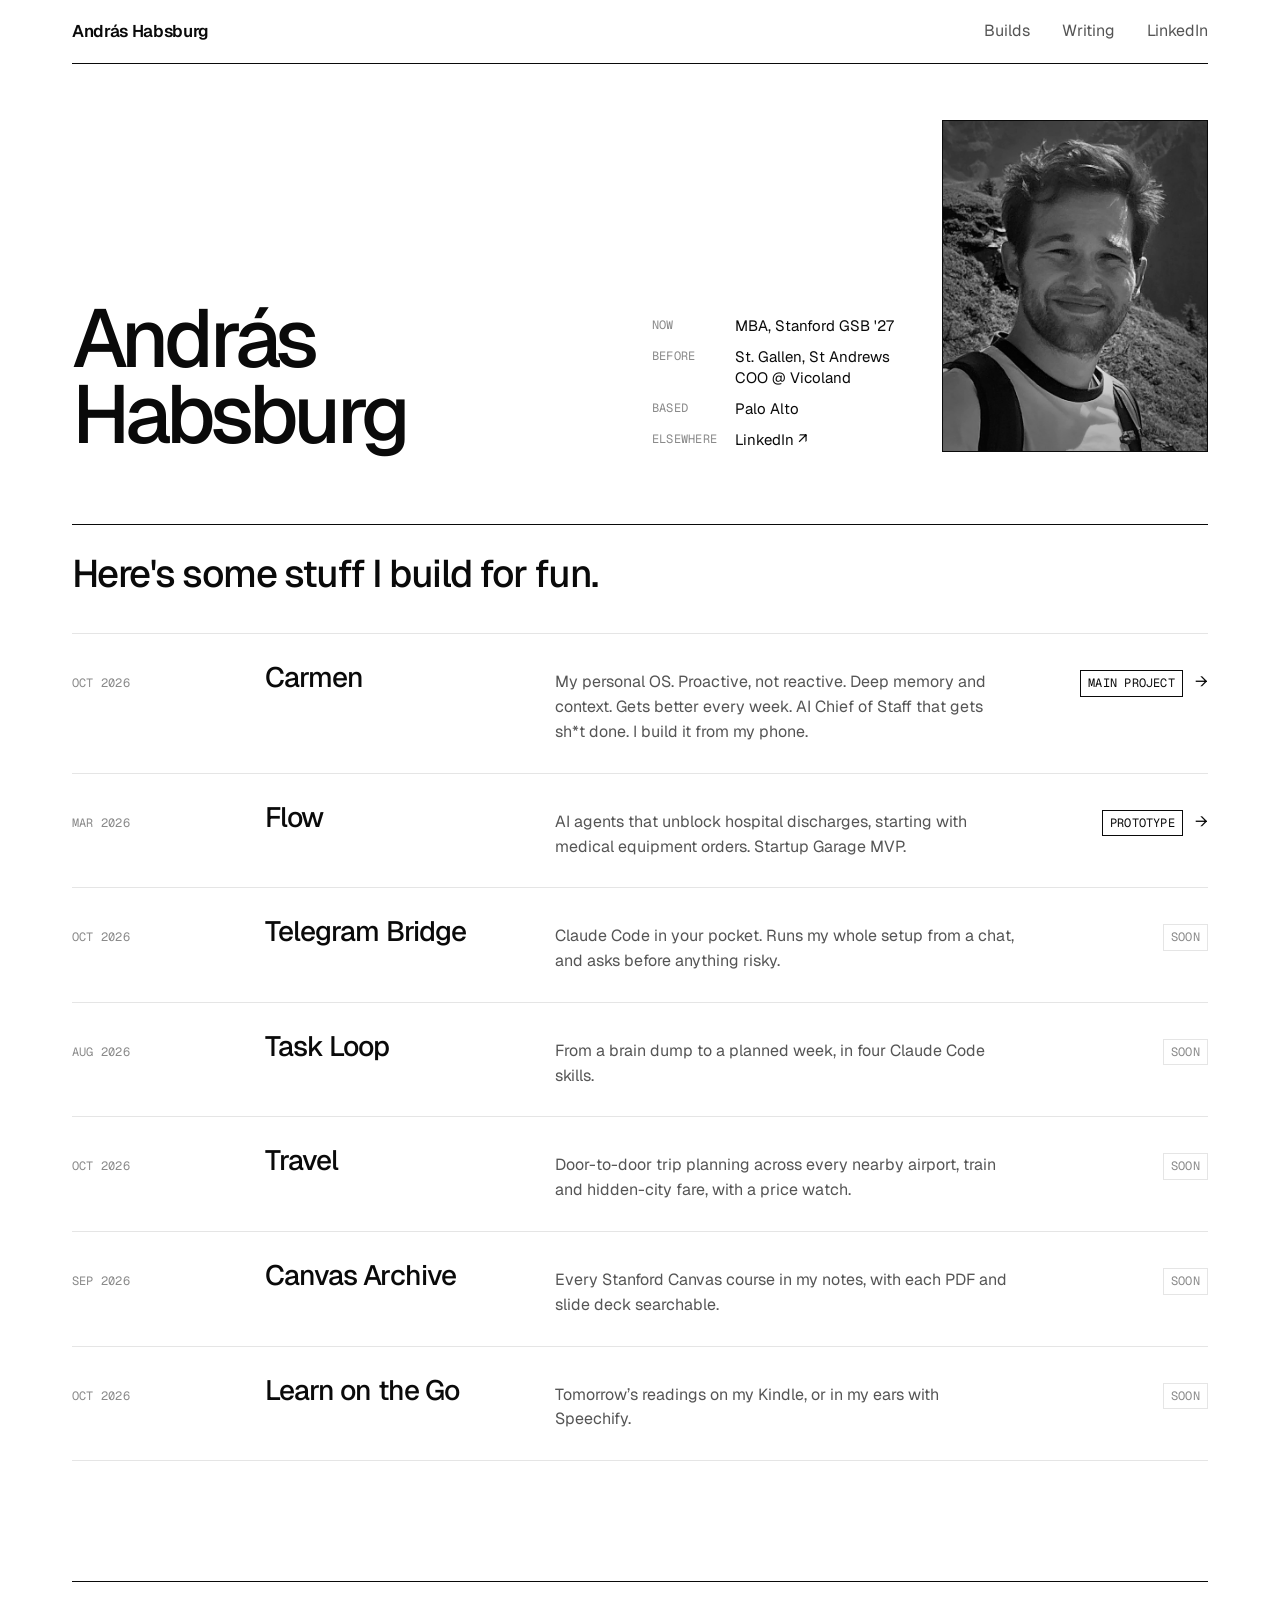
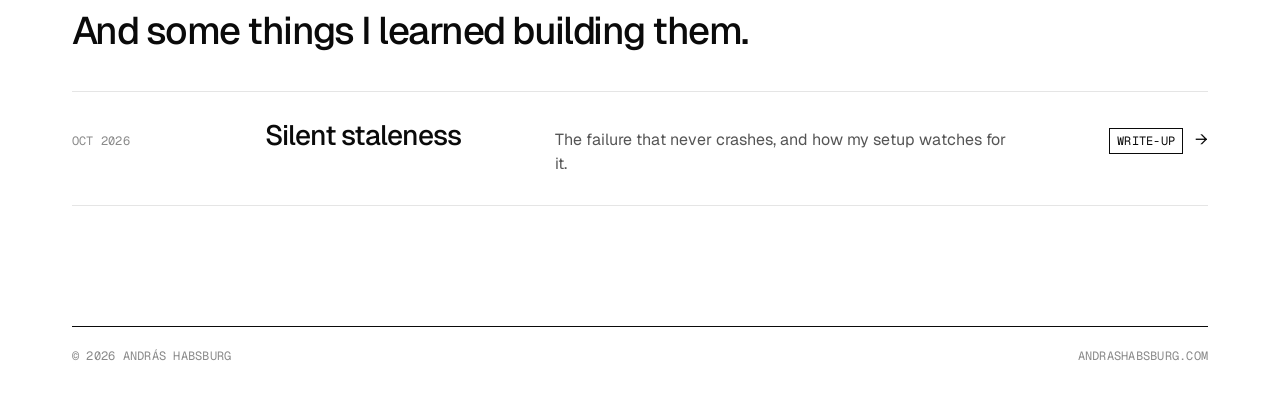
==== index.html @ dc2e381a "Add Flow case study and Silent staleness essay" ====
<!doctype html>
<html lang="en">
<head>
<meta charset="utf-8">
<meta name="viewport" content="width=device-width, initial-scale=1">
<title>András Habsburg</title>
<meta name="description" content="Some stuff András Habsburg builds for fun.">
<link rel="preconnect" href="https://fonts.googleapis.com">
<link rel="preconnect" href="https://fonts.gstatic.com" crossorigin>
<link href="https://fonts.googleapis.com/css2?family=Geist:wght@400;500;600&family=Geist+Mono:wght@400;500&display=swap" rel="stylesheet">
<style>
  :root { --bk: #0a0a0a; --wh: #fff; --g1: #f4f4f4; --g2: #e5e5e5; --g3: #8a8a8a; --g4: #555; --sans: "Geist", "Helvetica Neue", Arial, sans-serif; --mono: "Geist Mono", ui-monospace, monospace; }
  * { box-sizing: border-box; margin: 0; padding: 0; }
  body { background: var(--wh); color: var(--bk); font: 400 16px/1.55 var(--sans); -webkit-font-smoothing: antialiased; }
  a { color: inherit; text-decoration: none; }
  .wrap { max-width: 1200px; margin: 0 auto; padding: 0 32px; }
  .mono { font-family: var(--mono); font-size: 12px; letter-spacing: .02em; text-transform: uppercase; }
  .grid { display: grid; grid-template-columns: repeat(12, 1fr); gap: 24px; }

  nav { display: flex; justify-content: space-between; align-items: center; height: 64px; border-bottom: 1px solid var(--bk); }
  .logo { font-weight: 600; font-size: 17px; letter-spacing: -.02em; }
  nav ul { display: flex; gap: 32px; list-style: none; }
  nav ul a { color: var(--g4); } nav ul a:hover { color: var(--bk); }

  .hero { padding: 56px 0 72px; }
  .top { align-items: end; }
  h1 { grid-column: 1 / 7; font: 500 clamp(48px, 6.4vw, 92px)/.92 var(--sans); letter-spacing: -.055em; }
  .bio { grid-column: 7 / 10; display: grid; grid-template-columns: auto 1fr; gap: 10px 18px; font-size: 15px; line-height: 1.4; padding-bottom: 2px; }
  .bio dt { color: var(--g3); padding-top: 2px; }
  .top figure { grid-column: 10 / 13; border: 1px solid var(--bk); }
  .top img { display: block; width: 100%; height: auto; }

  section { border-top: 1px solid var(--bk); padding: 28px 0 120px; }
  .sub { font: 500 clamp(28px, 3vw, 40px)/1.05 var(--sans); letter-spacing: -.04em; margin-bottom: 40px; text-wrap: balance; }

  .builds a { display: grid; grid-template-columns: repeat(12, 1fr); gap: 24px; padding: 28px 0; border-top: 1px solid var(--g2); align-items: baseline; transition: background .15s; }
  .builds a:last-child { border-bottom: 1px solid var(--g2); }
  .builds a[href]:hover { background: var(--g1); }
  .builds time { grid-column: 1 / 3; color: var(--g3); }
  .builds h3 { grid-column: 3 / 6; font: 500 28px/1.1 var(--sans); letter-spacing: -.035em; white-space: nowrap; }
  .builds p { grid-column: 6 / 11; color: var(--g4); max-width: 46ch; }
  .builds .go { grid-column: 11 / 13; display: flex; justify-content: flex-end; gap: 12px; align-items: baseline; }
  .tag { border: 1px solid var(--bk); padding: 3px 7px; }
  .tag.dim { border-color: var(--g2); color: var(--g3); }
  .builds a:not([href]) { cursor: default; }

  footer { border-top: 1px solid var(--bk); padding: 20px 0 40px; display: flex; justify-content: space-between; color: var(--g3); }

  @media (max-width: 860px) {
    .wrap { padding: 0 20px; }
    nav ul li:not(:last-child) { display: none; }
    .hero { padding: 40px 0 56px; }
    .top { grid-template-columns: 1fr 1fr; gap: 28px 20px; }
    h1 { grid-column: 1 / -1; }
    .top figure { grid-column: 1 / 2; grid-row: 2; }
    .bio { grid-column: 2 / 3; grid-row: 2; grid-template-columns: 1fr; gap: 2px; font-size: 14px; }
    .bio dd { margin-bottom: 10px; }
    .builds a { grid-template-columns: 1fr auto; gap: 6px 16px; }
    .builds time, .builds p { grid-column: 1 / -1; }
    .builds h3 { grid-column: 1 / 2; font-size: 26px; }
    .builds .go { grid-column: 2 / 3; grid-row: 2; }
    section { padding-bottom: 80px; }
    footer { flex-direction: column; gap: 8px; }
  }
</style>
</head>
<body>
<div class="wrap">
  <nav>
    <a class="logo" href="./">András Habsburg</a>
    <ul>
      <li><a href="#builds">Builds</a></li>
      <li><a href="#writing">Writing</a></li>
      <li><a href="https://www.linkedin.com/in/andras-habsburg/">LinkedIn</a></li>
    </ul>
  </nav>

  <header class="hero">
    <div class="top grid">
      <h1>András<br>Habsburg</h1>
      <dl class="bio">
        <dt class="mono">Now</dt><dd>MBA, Stanford GSB '27</dd>
        <dt class="mono">Before</dt><dd>St. Gallen, St Andrews<br>COO @ Vicoland</dd>
        <dt class="mono">Based</dt><dd>Palo Alto</dd>
        <dt class="mono">Elsewhere</dt><dd><a href="https://www.linkedin.com/in/andras-habsburg/">LinkedIn &nearr;</a></dd>
      </dl>
      <figure><img src="portrait-bw.jpg" width="600" height="750" alt="András Habsburg on a mountain trail"></figure>
    </div>
  </header>

  <section id="builds">
    <h2 class="sub">Here's some stuff I build for fun.</h2>
    <div class="builds">
      <a href="carmen/">
        <time class="mono">Oct 2026</time>
        <h3>Carmen</h3>
        <p>My personal OS. Proactive, not reactive. Deep memory and context. Gets better every week. AI Chief of Staff that gets sh*t done. I build it from my phone.</p>
        <span class="go"><span class="mono tag">Main project</span><span>&rarr;</span></span>
      </a>
      <a href="flow/">
        <time class="mono">Mar 2026</time>
        <h3>Flow</h3>
        <p>AI agents that unblock hospital discharges, starting with medical equipment orders. Startup Garage MVP.</p>
        <span class="go"><span class="mono tag">Prototype</span><span>&rarr;</span></span>
      </a>
      <a>
        <time class="mono">Oct 2026</time>
        <h3>Telegram Bridge</h3>
        <p>Claude Code in your pocket. Runs my whole setup from a chat, and asks before anything risky.</p>
        <span class="go"><span class="mono tag dim">Soon</span></span>
      </a>
      <a>
        <time class="mono">Aug 2026</time>
        <h3>Task Loop</h3>
        <p>From a brain dump to a planned week, in four Claude Code skills.</p>
        <span class="go"><span class="mono tag dim">Soon</span></span>
      </a>
      <a>
        <time class="mono">Oct 2026</time>
        <h3>Travel</h3>
        <p>Door-to-door trip planning across every nearby airport, train and hidden-city fare, with a price watch.</p>
        <span class="go"><span class="mono tag dim">Soon</span></span>
      </a>
      <a>
        <time class="mono">Sep 2026</time>
        <h3>Canvas Archive</h3>
        <p>Every Stanford Canvas course in my notes, with each PDF and slide deck searchable.</p>
        <span class="go"><span class="mono tag dim">Soon</span></span>
      </a>
      <a>
        <time class="mono">Oct 2026</time>
        <h3>Learn on the Go</h3>
        <p>Tomorrow’s readings on my Kindle, or in my ears with Speechify.</p>
        <span class="go"><span class="mono tag dim">Soon</span></span>
      </a>
    </div>
  </section>

  <section id="writing">
    <h2 class="sub">And some things I learned building them.</h2>
    <div class="builds">
      <a href="writing/silent-staleness/">
        <time class="mono">Oct 2026</time>
        <h3>Silent staleness</h3>
        <p>The failure that never crashes, and how my setup watches for it.</p>
        <span class="go"><span class="mono tag">Write-up</span><span>&rarr;</span></span>
      </a>
    </div>
  </section>

  <footer class="mono">
    <span>&copy; 2026 András Habsburg</span>
    <span>andrashabsburg.com</span>
  </footer>
</div>
</body>
</html>
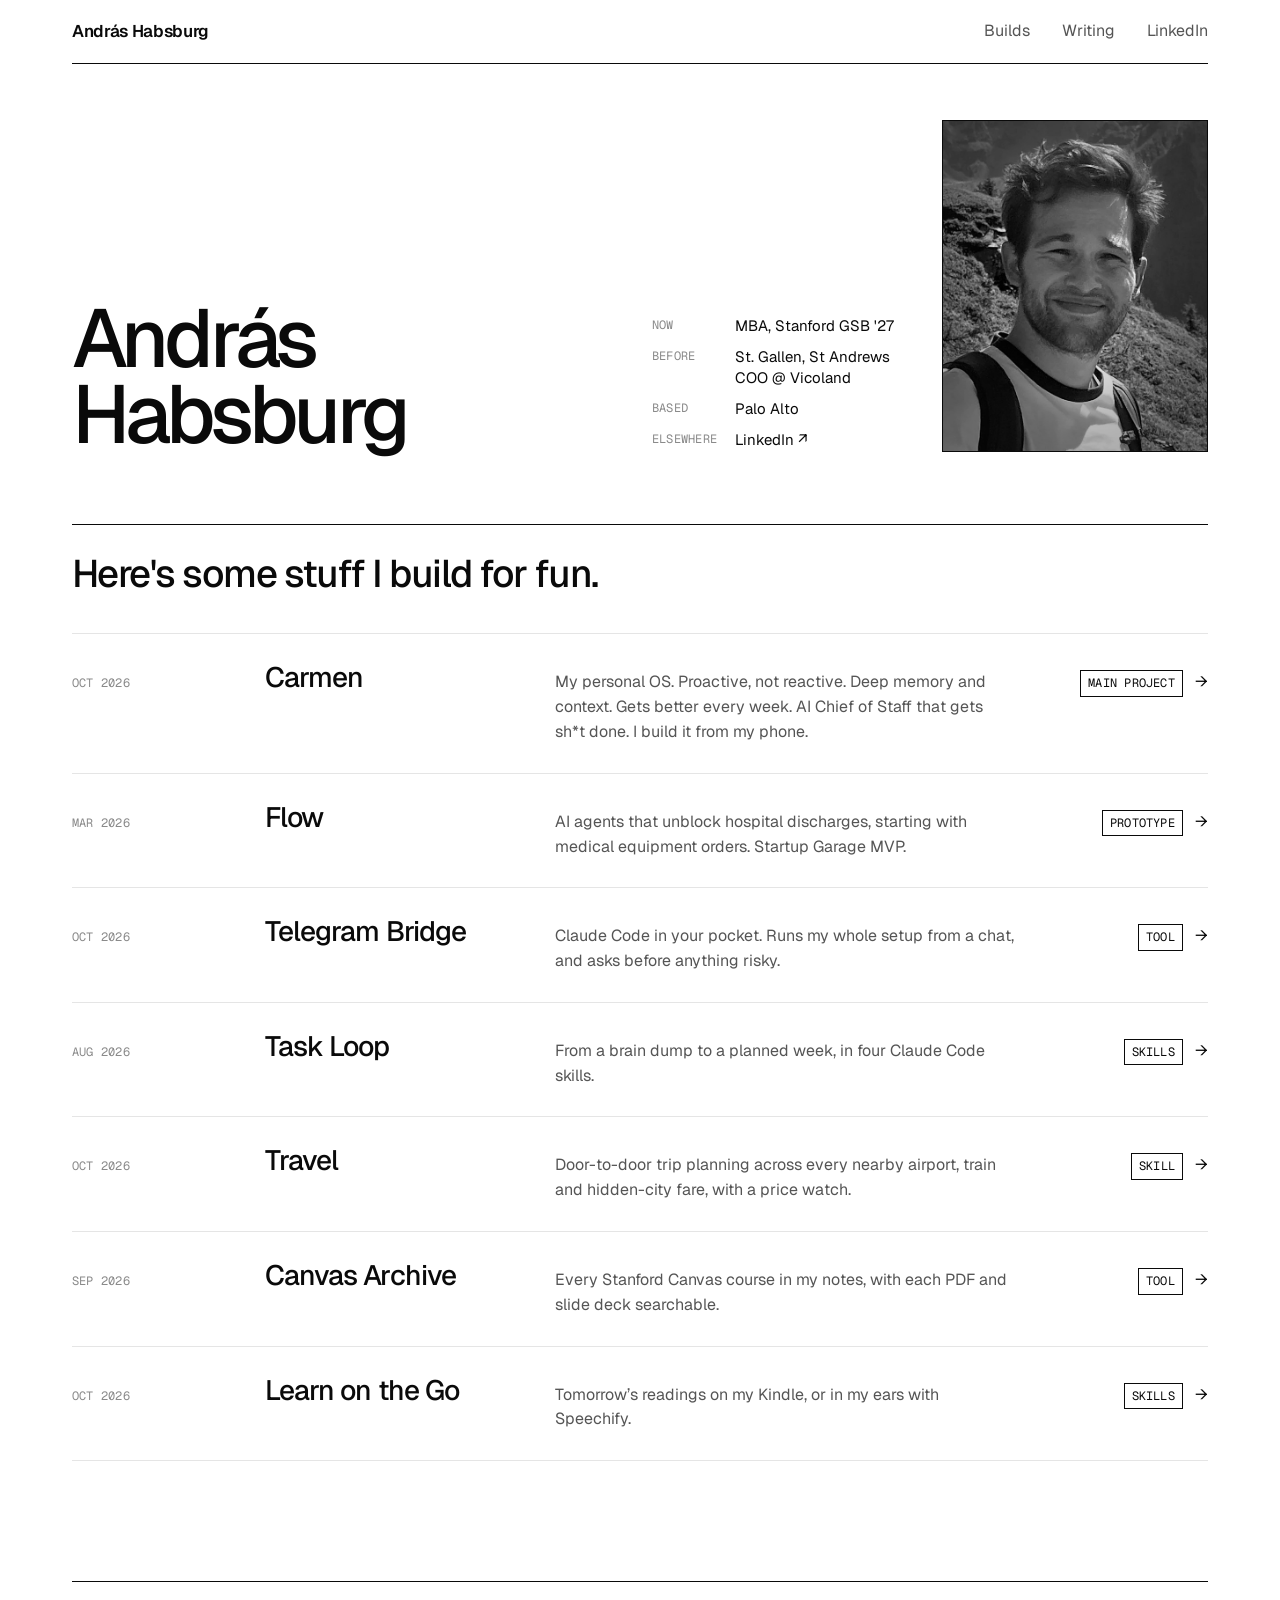
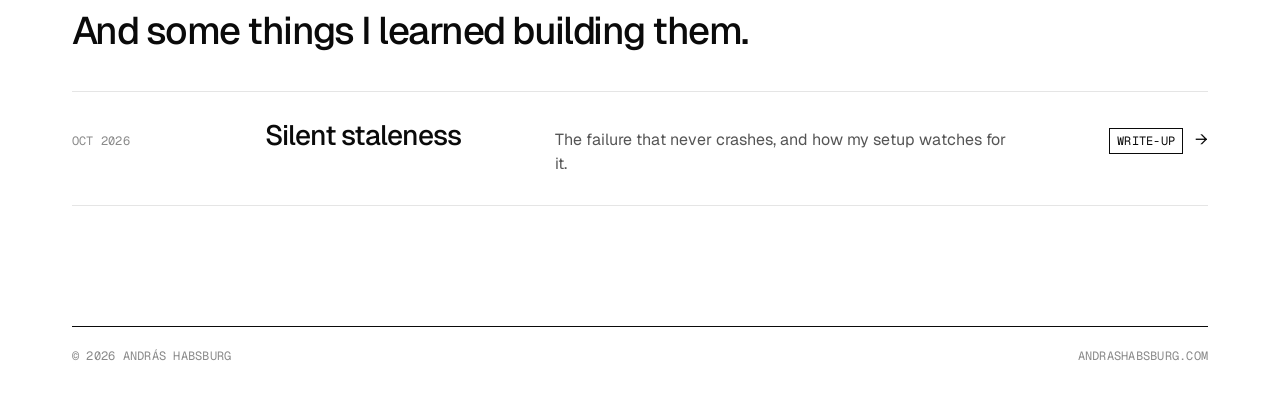
==== commit 68f6dc81: "Publish five builds: Telegram Bridge, Task Loop, Travel, Canvas Archive, Learn on the Go" ====
--- a/index.html
+++ b/index.html
@@ -103,35 +103,35 @@
         <p>AI agents that unblock hospital discharges, starting with medical equipment orders. Startup Garage MVP.</p>
         <span class="go"><span class="mono tag">Prototype</span><span>&rarr;</span></span>
       </a>
-      <a>
+      <a href="telegram-bridge/">
         <time class="mono">Oct 2026</time>
         <h3>Telegram Bridge</h3>
         <p>Claude Code in your pocket. Runs my whole setup from a chat, and asks before anything risky.</p>
-        <span class="go"><span class="mono tag dim">Soon</span></span>
+        <span class="go"><span class="mono tag">Tool</span><span>&rarr;</span></span>
       </a>
-      <a>
+      <a href="task-loop/">
         <time class="mono">Aug 2026</time>
         <h3>Task Loop</h3>
         <p>From a brain dump to a planned week, in four Claude Code skills.</p>
-        <span class="go"><span class="mono tag dim">Soon</span></span>
+        <span class="go"><span class="mono tag">Skills</span><span>&rarr;</span></span>
       </a>
-      <a>
+      <a href="travel/">
         <time class="mono">Oct 2026</time>
         <h3>Travel</h3>
         <p>Door-to-door trip planning across every nearby airport, train and hidden-city fare, with a price watch.</p>
-        <span class="go"><span class="mono tag dim">Soon</span></span>
+        <span class="go"><span class="mono tag">Skill</span><span>&rarr;</span></span>
       </a>
-      <a>
+      <a href="canvas-archive/">
         <time class="mono">Sep 2026</time>
         <h3>Canvas Archive</h3>
         <p>Every Stanford Canvas course in my notes, with each PDF and slide deck searchable.</p>
-        <span class="go"><span class="mono tag dim">Soon</span></span>
+        <span class="go"><span class="mono tag">Tool</span><span>&rarr;</span></span>
       </a>
-      <a>
+      <a href="learn-on-the-go/">
         <time class="mono">Oct 2026</time>
         <h3>Learn on the Go</h3>
         <p>Tomorrow’s readings on my Kindle, or in my ears with Speechify.</p>
-        <span class="go"><span class="mono tag dim">Soon</span></span>
+        <span class="go"><span class="mono tag">Skills</span><span>&rarr;</span></span>
       </a>
     </div>
   </section>
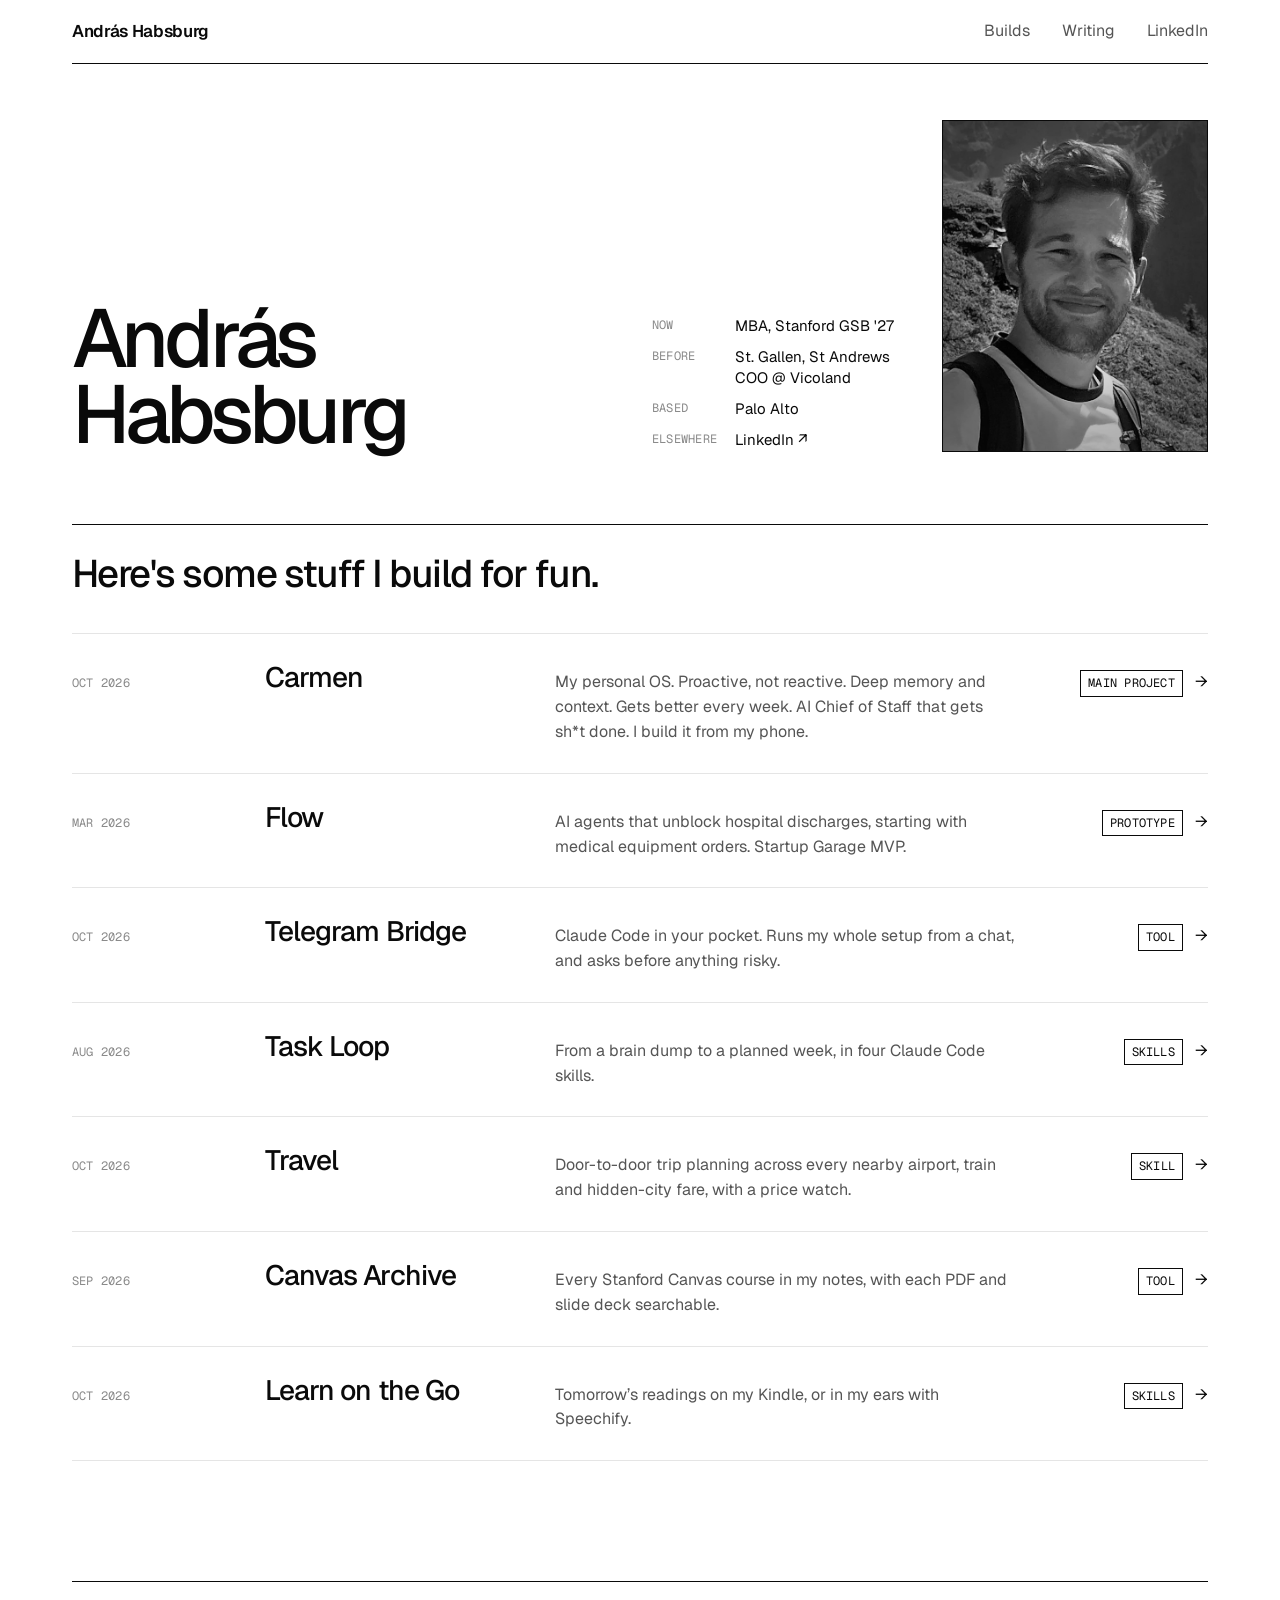
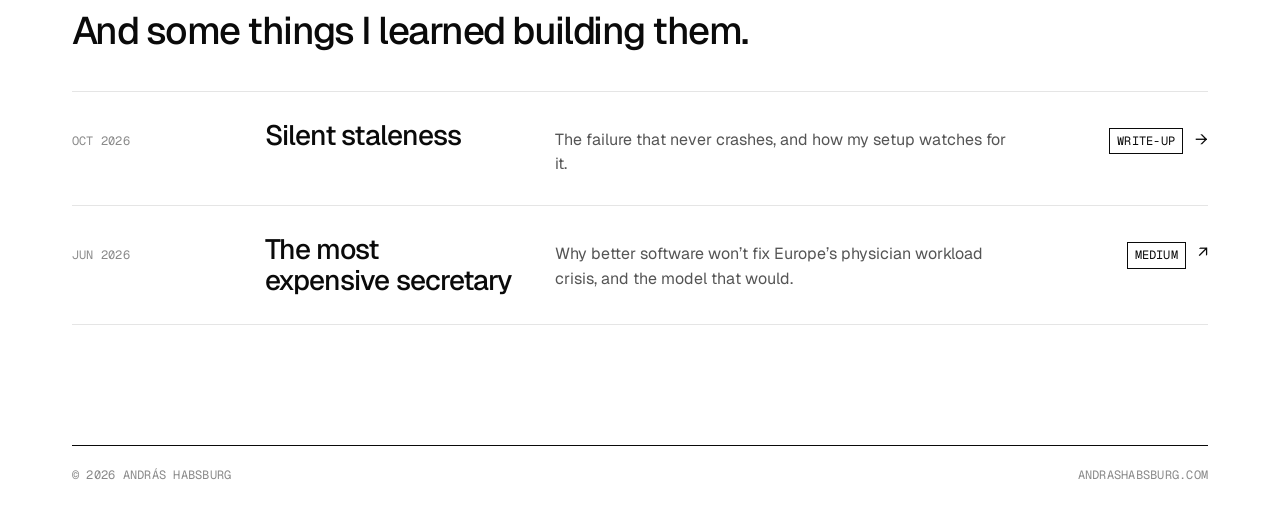
==== commit cdbf7c75: "Add Medium article to Writing and Flow; link Medium profile in structured data" ====
--- a/index.html
+++ b/index.html
@@ -4,7 +4,15 @@
 <meta charset="utf-8">
 <meta name="viewport" content="width=device-width, initial-scale=1">
 <title>András Habsburg</title>
-<meta name="description" content="Some stuff András Habsburg builds for fun.">
+<meta name="description" content="András Habsburg (Andras Habsburg): Stanford GSB MBA ’27 and former COO of Vicoland. Stuff I build with AI: Carmen, Flow, Telegram Bridge, Travel and more.">
+<link rel="canonical" href="https://andrashabsburg.com/">
+<meta property="og:type" content="profile">
+<meta property="og:title" content="András Habsburg">
+<meta property="og:description" content="Here's some stuff I build for fun.">
+<meta property="og:url" content="https://andrashabsburg.com/">
+<meta property="og:image" content="https://andrashabsburg.com/portrait-bw.jpg">
+<meta name="twitter:card" content="summary">
+<script type="application/ld+json">{"@context": "https://schema.org", "@type": "Person", "name": "András Habsburg", "alternateName": ["Andras Habsburg"], "url": "https://andrashabsburg.com/", "image": "https://andrashabsburg.com/portrait-bw.jpg", "description": "MBA candidate at Stanford GSB (Class of 2027) and former COO of Vicoland. Builds AI tools and writes about what he learns.", "alumniOf": [{"@type": "CollegeOrUniversity", "name": "University of St. Gallen"}, {"@type": "CollegeOrUniversity", "name": "University of St Andrews"}], "affiliation": {"@type": "CollegeOrUniversity", "name": "Stanford Graduate School of Business"}, "sameAs": ["https://www.linkedin.com/in/andras-habsburg/", "https://github.com/andrasvhl", "https://medium.com/@andrasvhl"]}</script>
 <link rel="preconnect" href="https://fonts.googleapis.com">
 <link rel="preconnect" href="https://fonts.gstatic.com" crossorigin>
 <link href="https://fonts.googleapis.com/css2?family=Geist:wght@400;500;600&family=Geist+Mono:wght@400;500&display=swap" rel="stylesheet">
@@ -43,6 +51,7 @@
   .tag { border: 1px solid var(--bk); padding: 3px 7px; }
   .tag.dim { border-color: var(--g2); color: var(--g3); }
   .builds a:not([href]) { cursor: default; }
+  #writing .builds h3 { white-space: normal; text-wrap: balance; }
 
   footer { border-top: 1px solid var(--bk); padding: 20px 0 40px; display: flex; justify-content: space-between; color: var(--g3); }
 
@@ -145,6 +154,12 @@
         <p>The failure that never crashes, and how my setup watches for it.</p>
         <span class="go"><span class="mono tag">Write-up</span><span>&rarr;</span></span>
       </a>
+      <a href="https://medium.com/@andrasvhl/the-most-expensive-secretary-in-the-hospital-e0c2fedc03d4">
+        <time class="mono">Jun 2026</time>
+        <h3>The most expensive secretary</h3>
+        <p>Why better software won’t fix Europe’s physician workload crisis, and the model that would.</p>
+        <span class="go"><span class="mono tag">Medium</span><span>&nearr;</span></span>
+      </a>
     </div>
   </section>
 
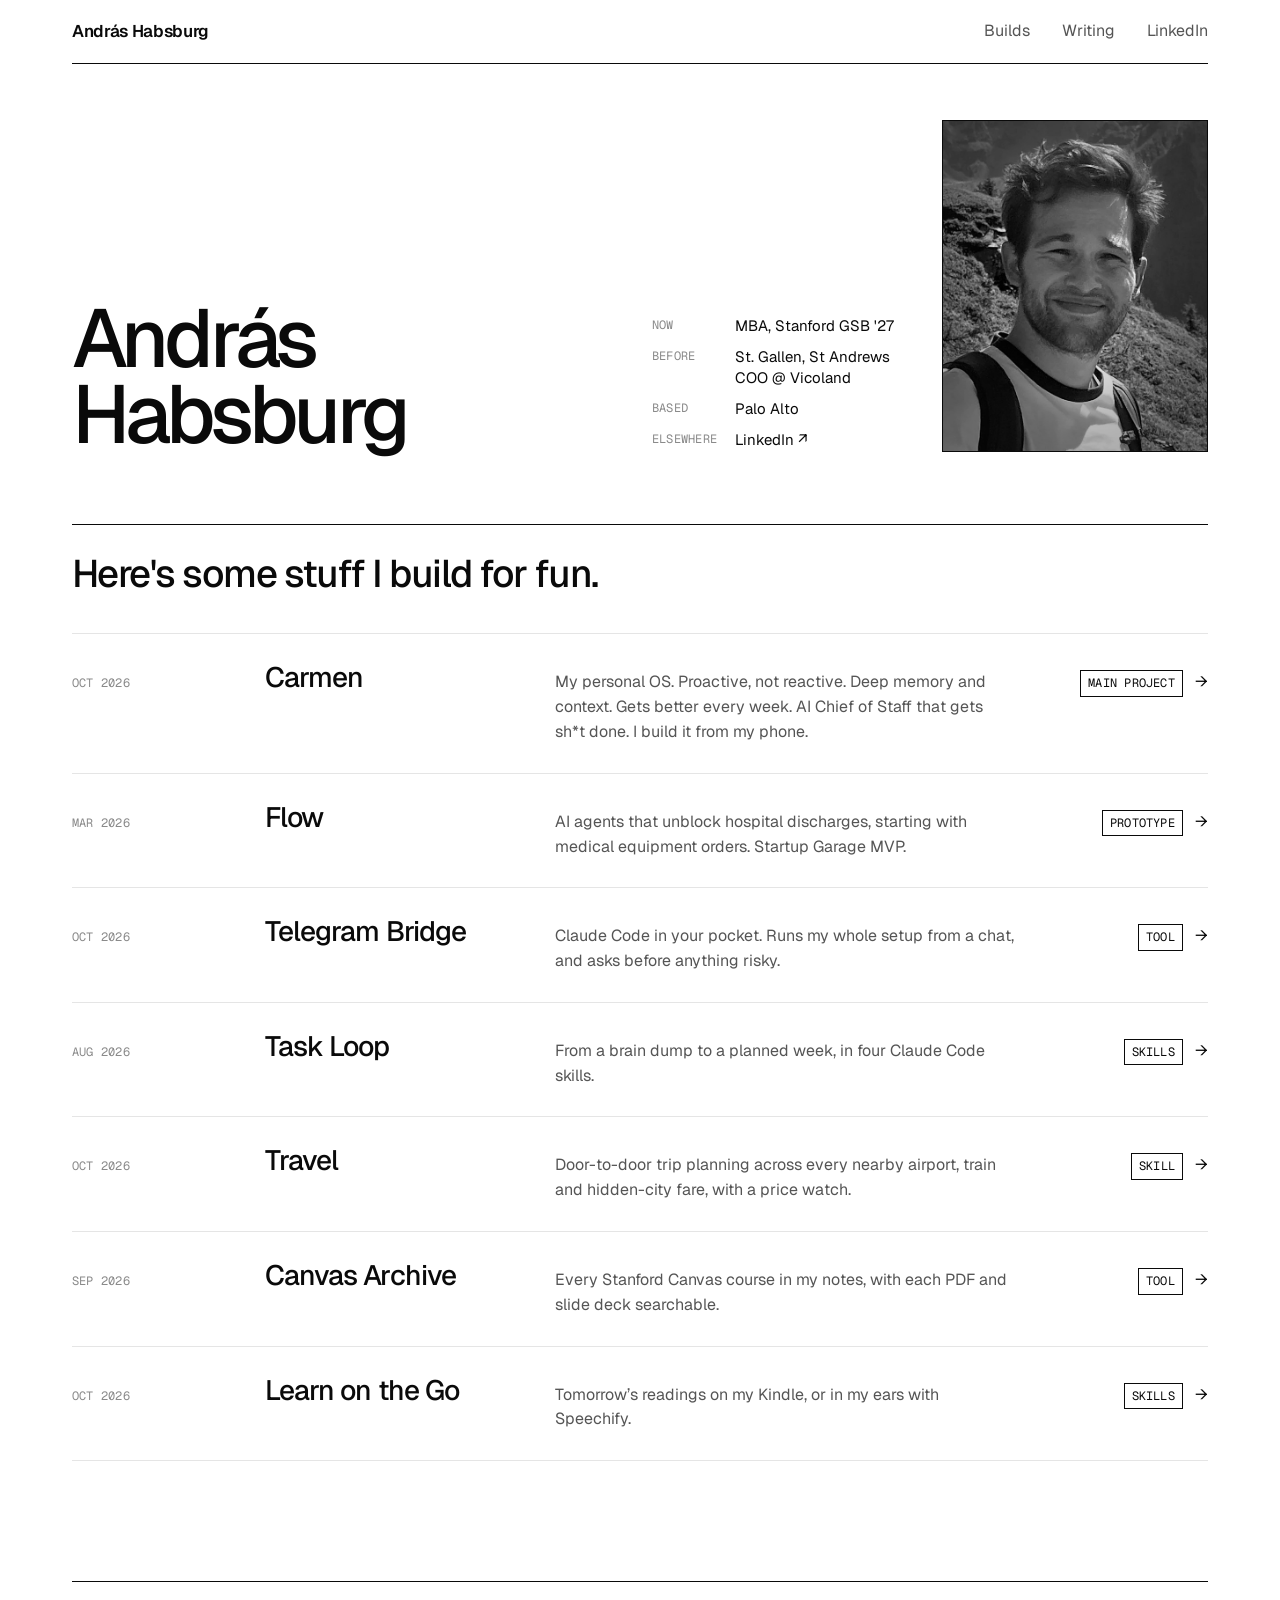
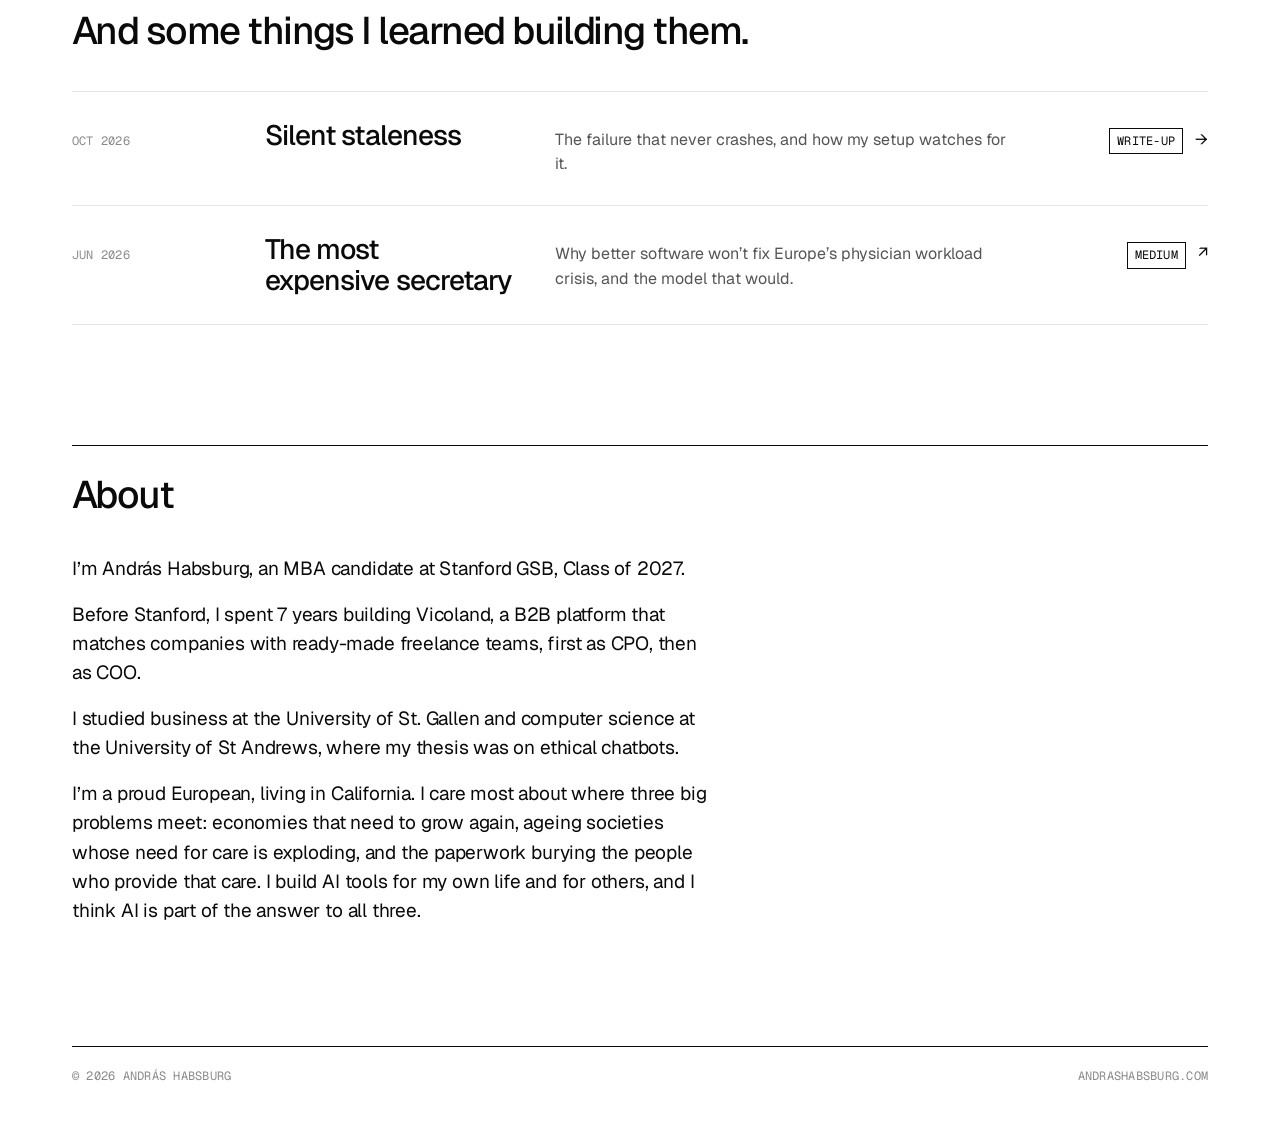
==== commit 2da8e9a6: "Add About bio and RSS feed" ====
--- a/index.html
+++ b/index.html
@@ -53,6 +53,8 @@
   .builds a:not([href]) { cursor: default; }
   #writing .builds h3 { white-space: normal; text-wrap: balance; }
 
+  .about-text { max-width: 640px; font-size: 19px; line-height: 1.55; letter-spacing: -.01em; }
+  .about-text p + p { margin-top: 16px; }
   footer { border-top: 1px solid var(--bk); padding: 20px 0 40px; display: flex; justify-content: space-between; color: var(--g3); }
 
   @media (max-width: 860px) {
@@ -72,6 +74,7 @@
     footer { flex-direction: column; gap: 8px; }
   }
 </style>
+<link rel="alternate" type="application/rss+xml" title="András Habsburg" href="https://andrashabsburg.com/feed.xml">
 </head>
 <body>
 <div class="wrap">
@@ -163,6 +166,16 @@
     </div>
   </section>
 
+  <section id="about" class="about">
+    <h2 class="sub">About</h2>
+    <div class="about-text">
+      <p>I’m András Habsburg, an MBA candidate at Stanford GSB, Class of 2027.</p>
+      <p>Before Stanford, I spent 7 years building Vicoland, a B2B platform that matches companies with ready-made freelance teams, first as CPO, then as COO.</p>
+      <p>I studied business at the University of St. Gallen and computer science at the University of St Andrews, where my thesis was on ethical chatbots.</p>
+      <p>I’m a proud European, living in California. I care most about where three big problems meet: economies that need to grow again, ageing societies whose need for care is exploding, and the paperwork burying the people who provide that care. I build AI tools for my own life and for others, and I think AI is part of the answer to all three.</p>
+    </div>
+  </section>
+
   <footer class="mono">
     <span>&copy; 2026 András Habsburg</span>
     <span>andrashabsburg.com</span>
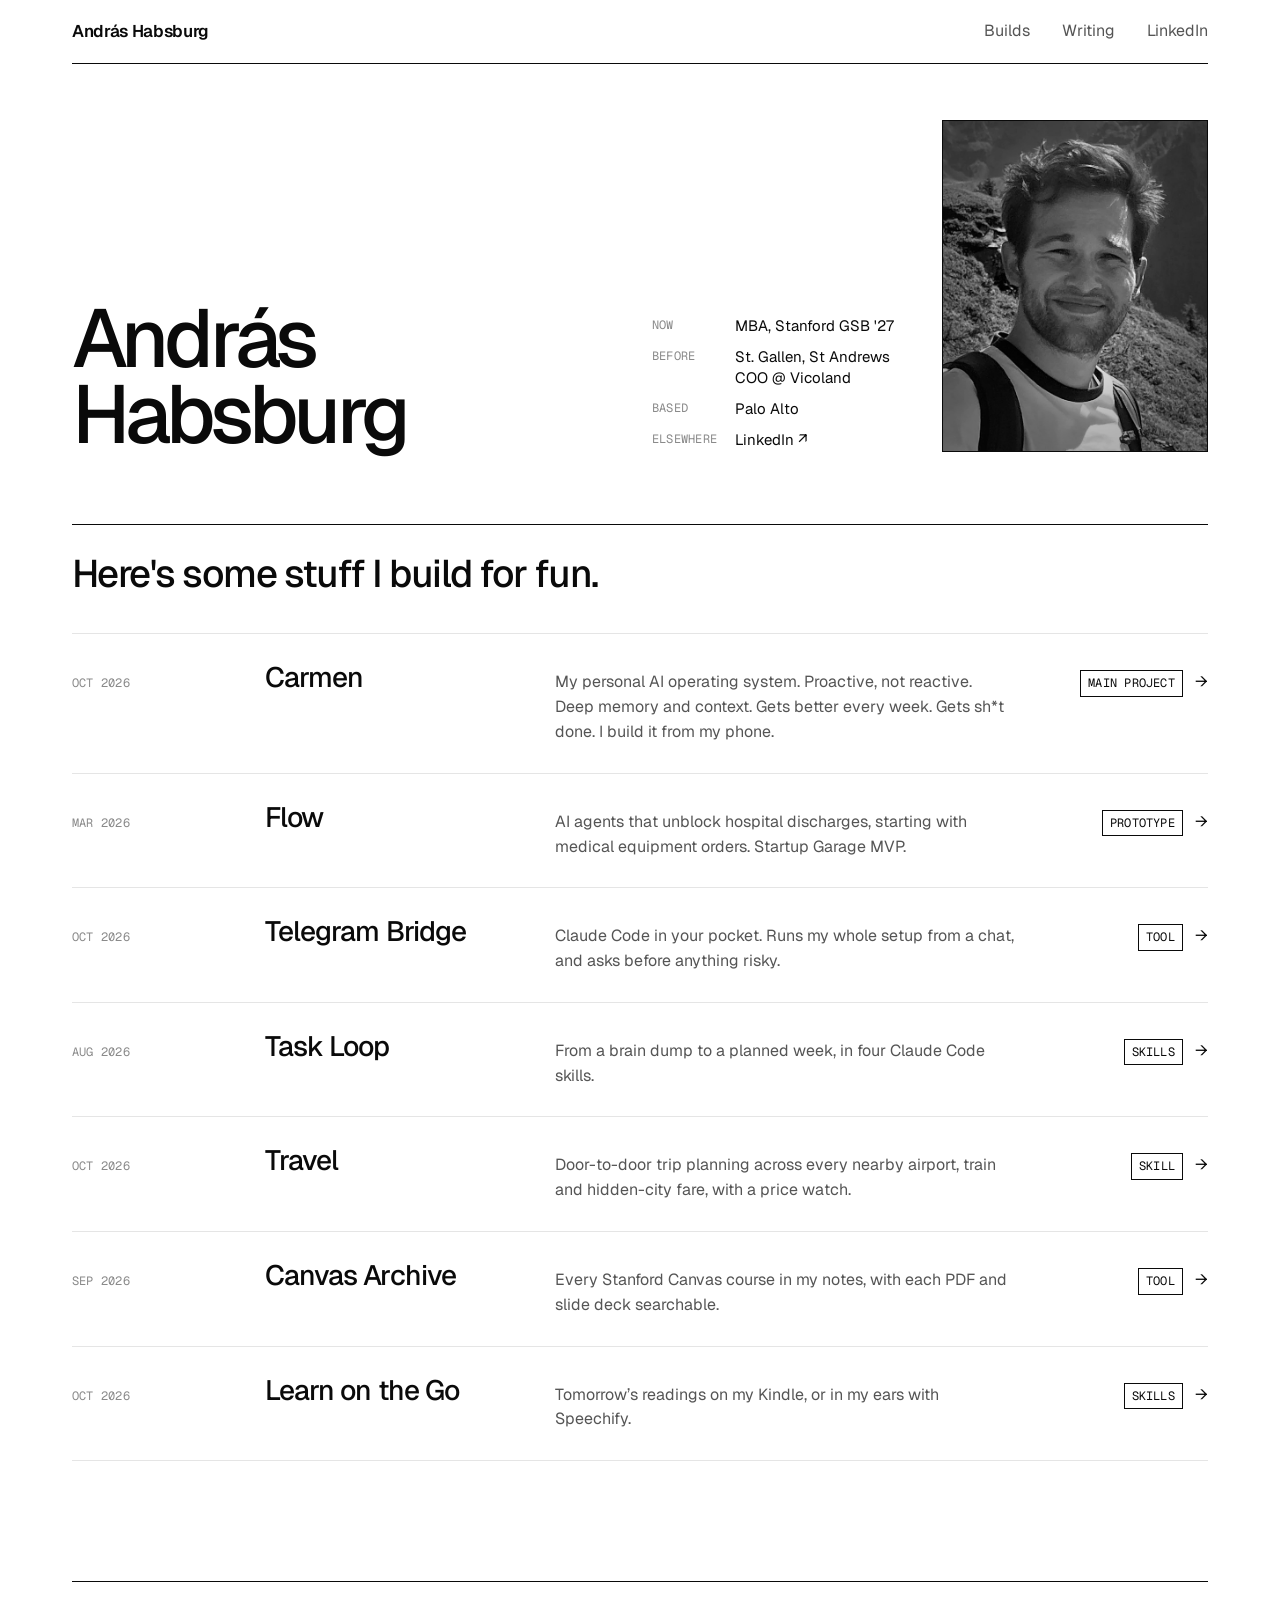
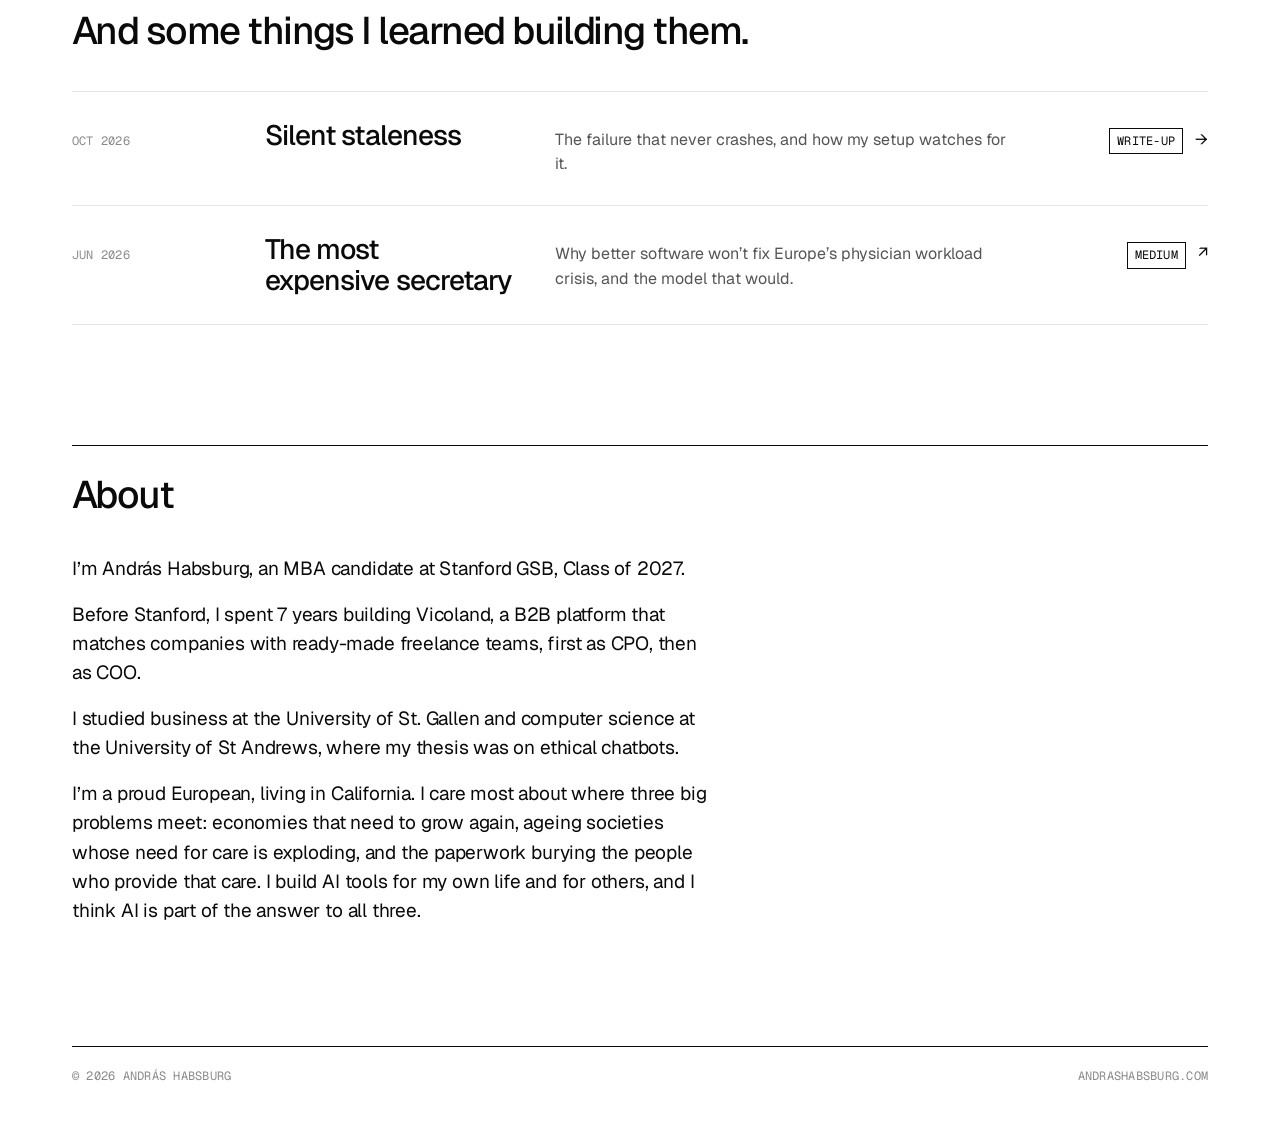
==== commit 1731b404: "Carmen row: AI operating system" ====
--- a/index.html
+++ b/index.html
@@ -106,7 +106,7 @@
       <a href="carmen/">
         <time class="mono">Oct 2026</time>
         <h3>Carmen</h3>
-        <p>My personal OS. Proactive, not reactive. Deep memory and context. Gets better every week. AI Chief of Staff that gets sh*t done. I build it from my phone.</p>
+        <p>My personal AI operating system. Proactive, not reactive. Deep memory and context. Gets better every week. Gets sh*t done. I build it from my phone.</p>
         <span class="go"><span class="mono tag">Main project</span><span>&rarr;</span></span>
       </a>
       <a href="flow/">
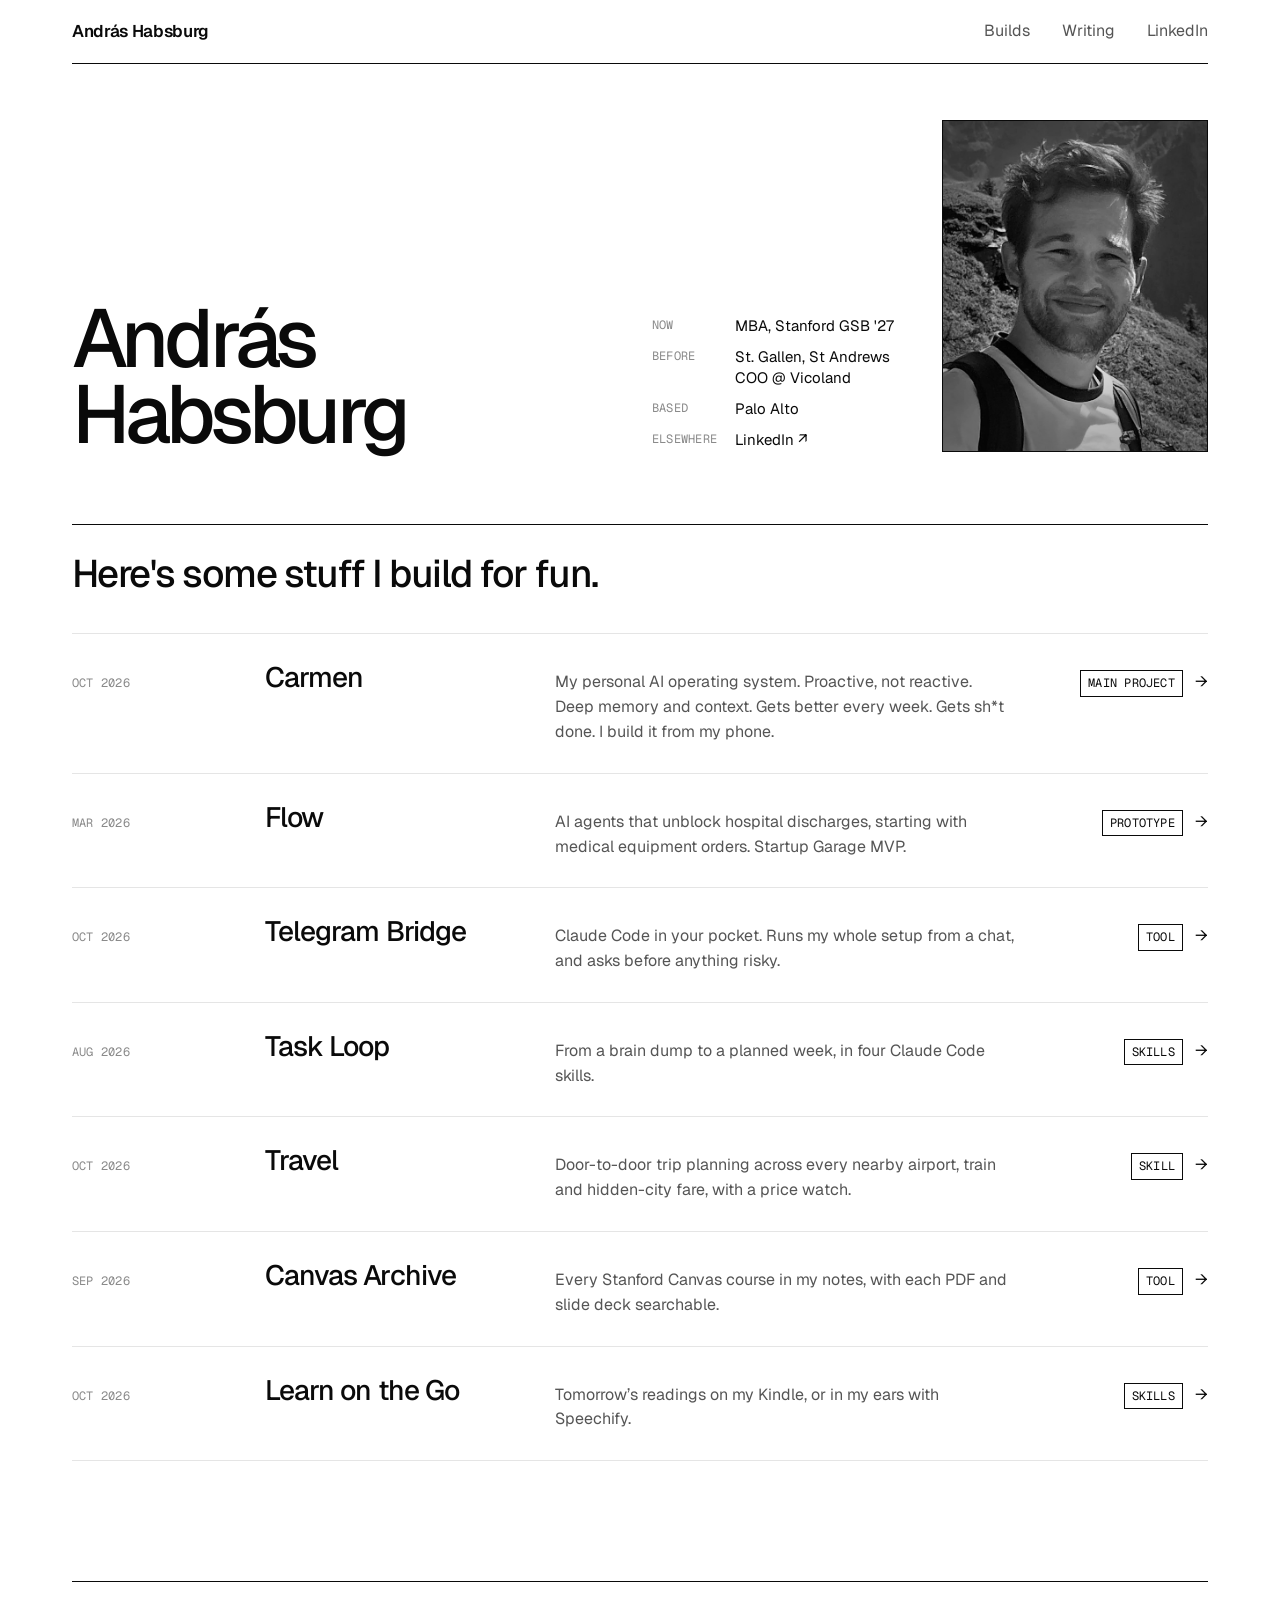
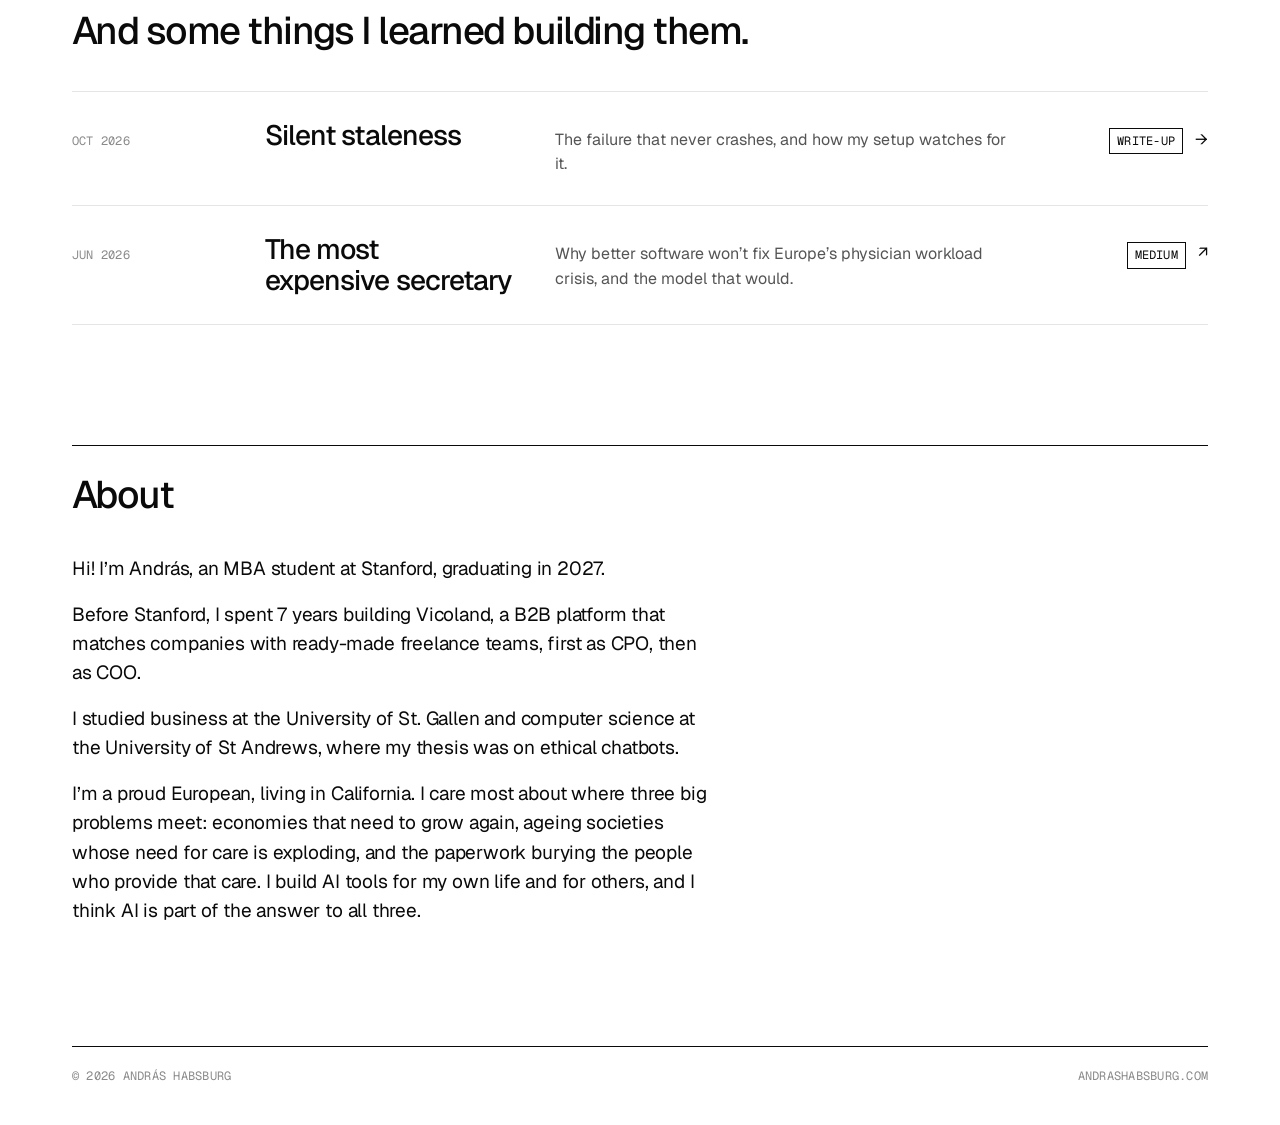
==== commit bc83b42e: "About: friendlier intro line" ====
--- a/index.html
+++ b/index.html
@@ -169,7 +169,7 @@
   <section id="about" class="about">
     <h2 class="sub">About</h2>
     <div class="about-text">
-      <p>I’m András Habsburg, an MBA candidate at Stanford GSB, Class of 2027.</p>
+      <p>Hi! I’m András, an MBA student at Stanford, graduating in 2027.</p>
       <p>Before Stanford, I spent 7 years building Vicoland, a B2B platform that matches companies with ready-made freelance teams, first as CPO, then as COO.</p>
       <p>I studied business at the University of St. Gallen and computer science at the University of St Andrews, where my thesis was on ethical chatbots.</p>
       <p>I’m a proud European, living in California. I care most about where three big problems meet: economies that need to grow again, ageing societies whose need for care is exploding, and the paperwork burying the people who provide that care. I build AI tools for my own life and for others, and I think AI is part of the answer to all three.</p>
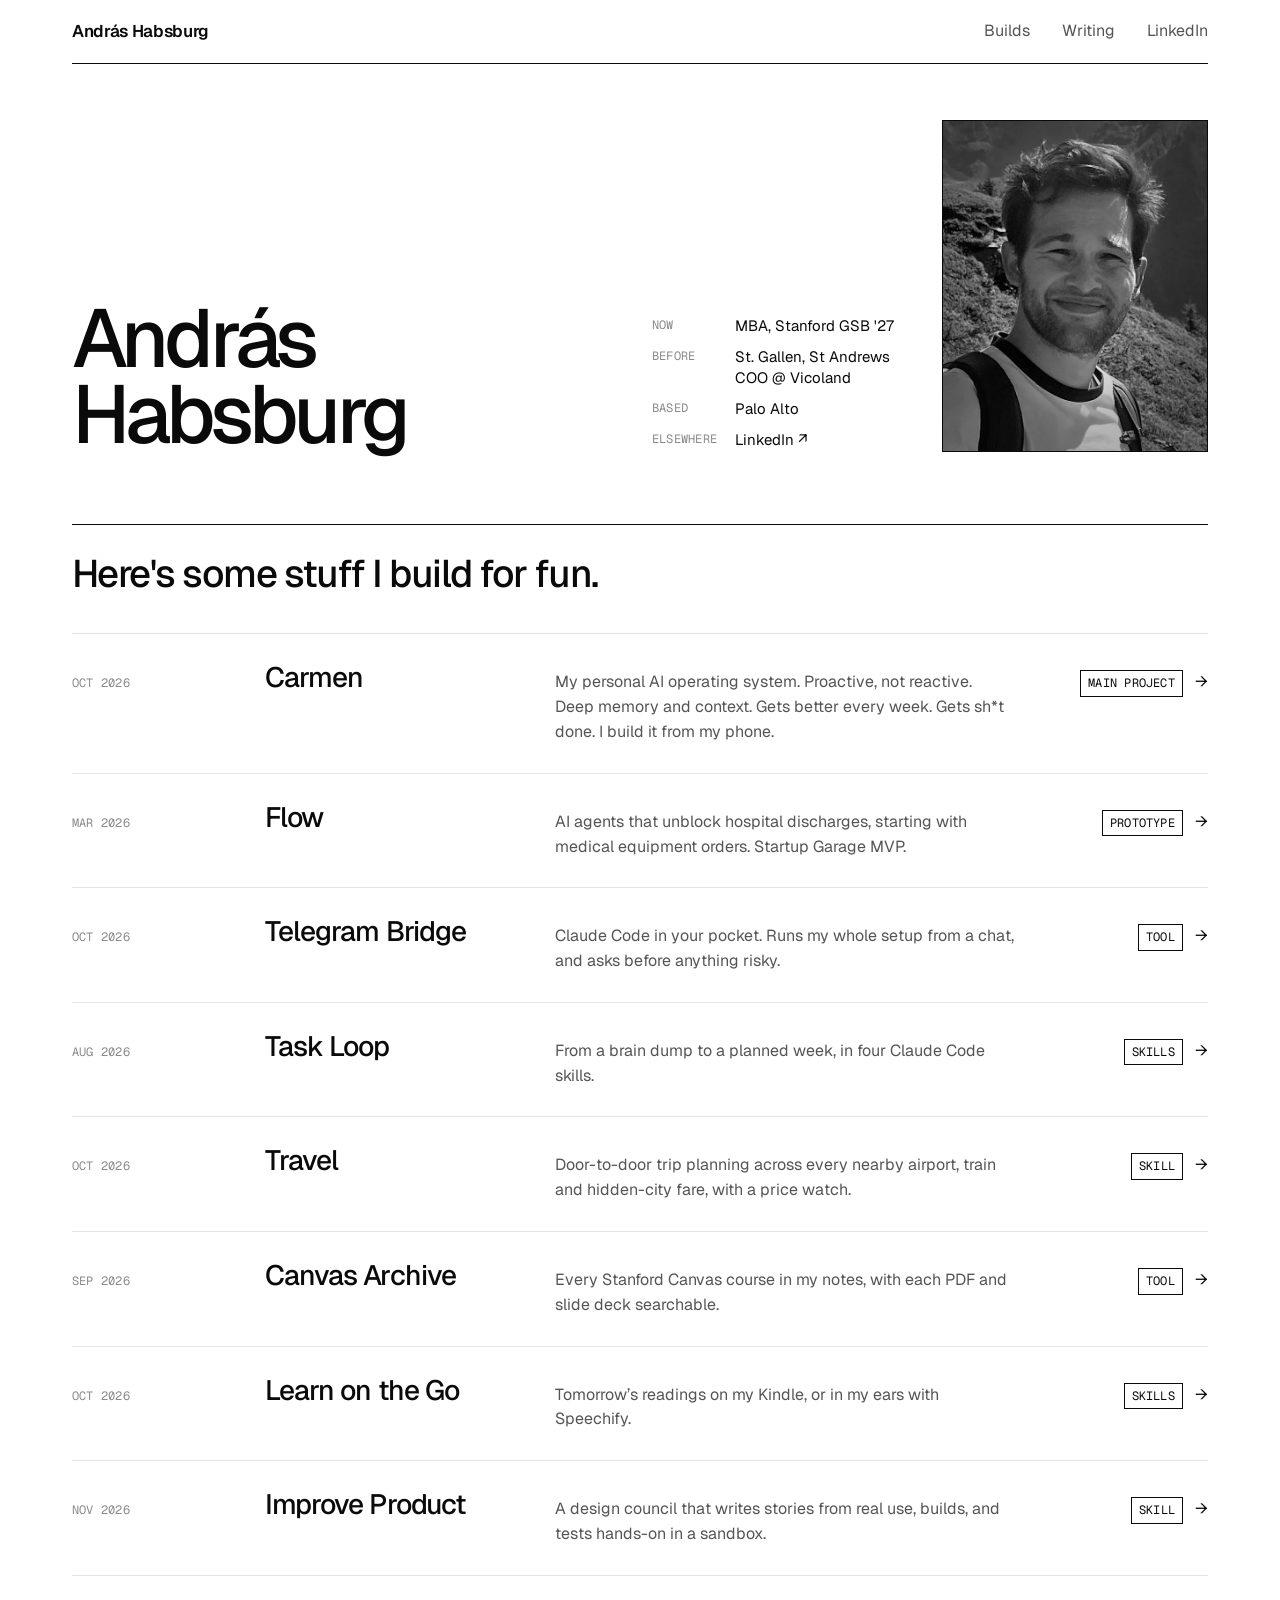
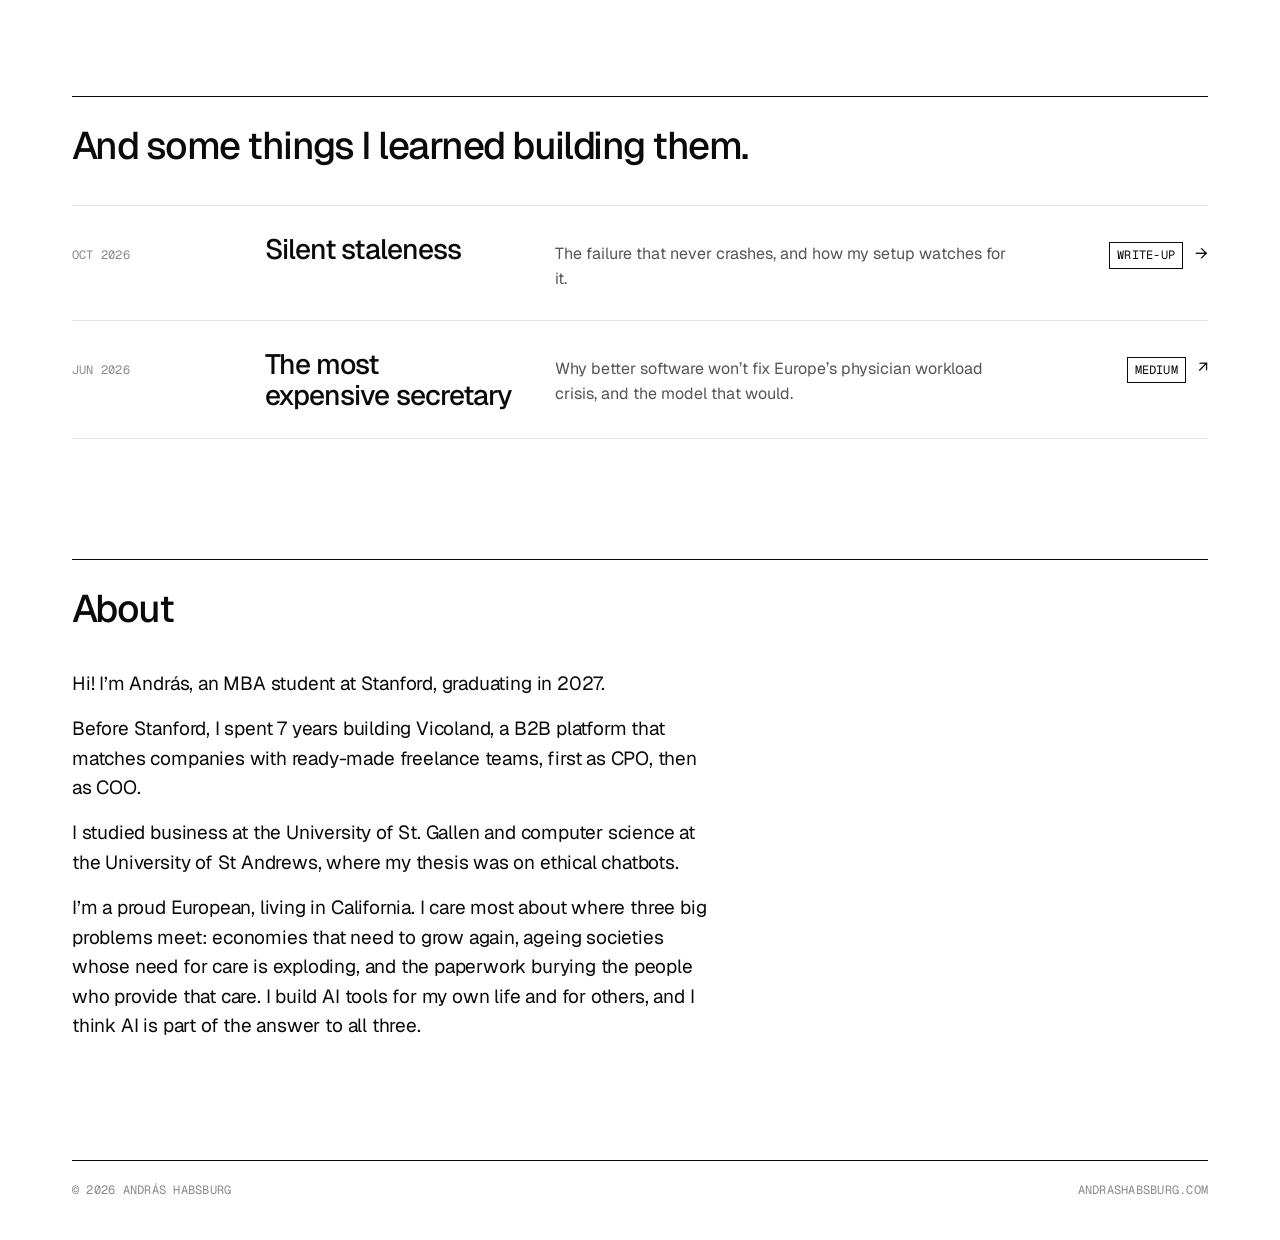
==== commit e1d3ab10: "Improve Product: page and download" ====
--- a/index.html
+++ b/index.html
@@ -145,6 +145,12 @@
         <p>Tomorrow’s readings on my Kindle, or in my ears with Speechify.</p>
         <span class="go"><span class="mono tag">Skills</span><span>&rarr;</span></span>
       </a>
+      <a href="improve-product/">
+        <time class="mono">Nov 2026</time>
+        <h3>Improve Product</h3>
+        <p>A design council that writes stories from real use, builds, and tests hands-on in a sandbox.</p>
+        <span class="go"><span class="mono tag">Skill</span><span>&rarr;</span></span>
+      </a>
     </div>
   </section>
 
